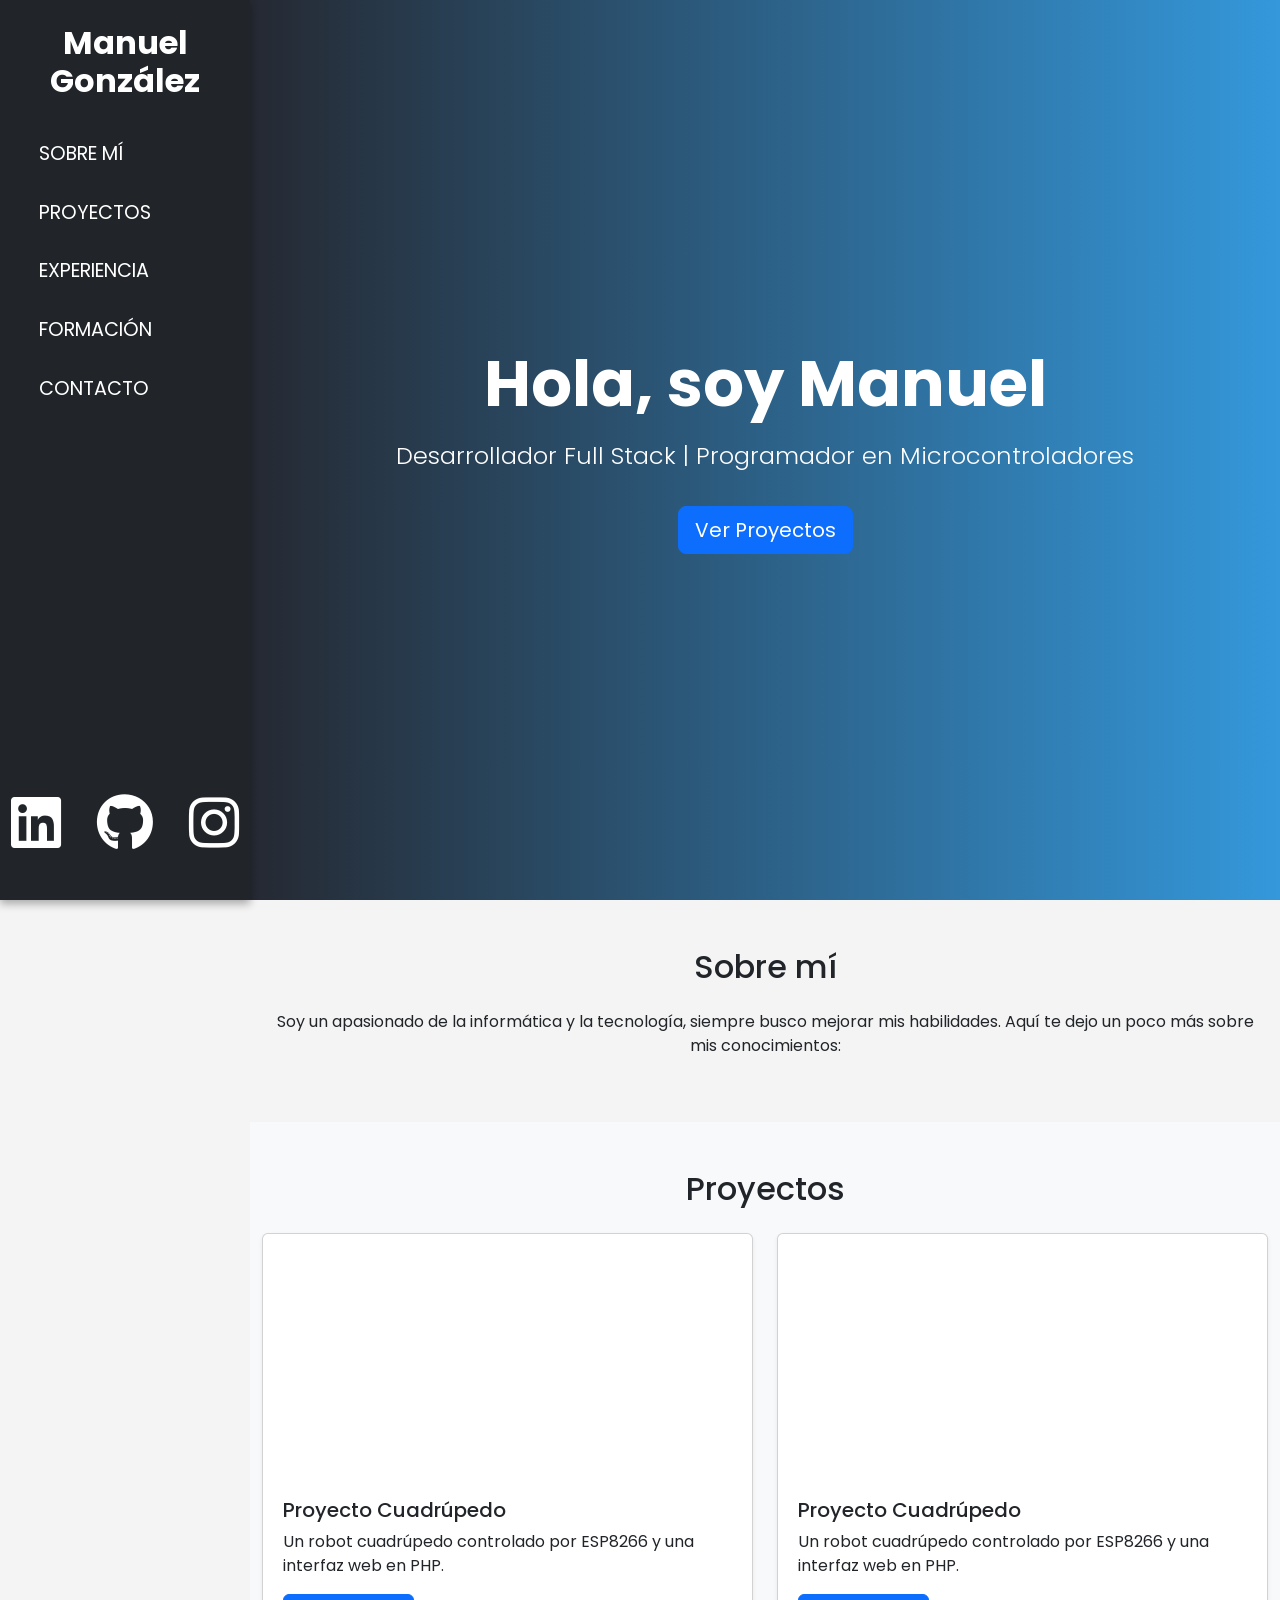
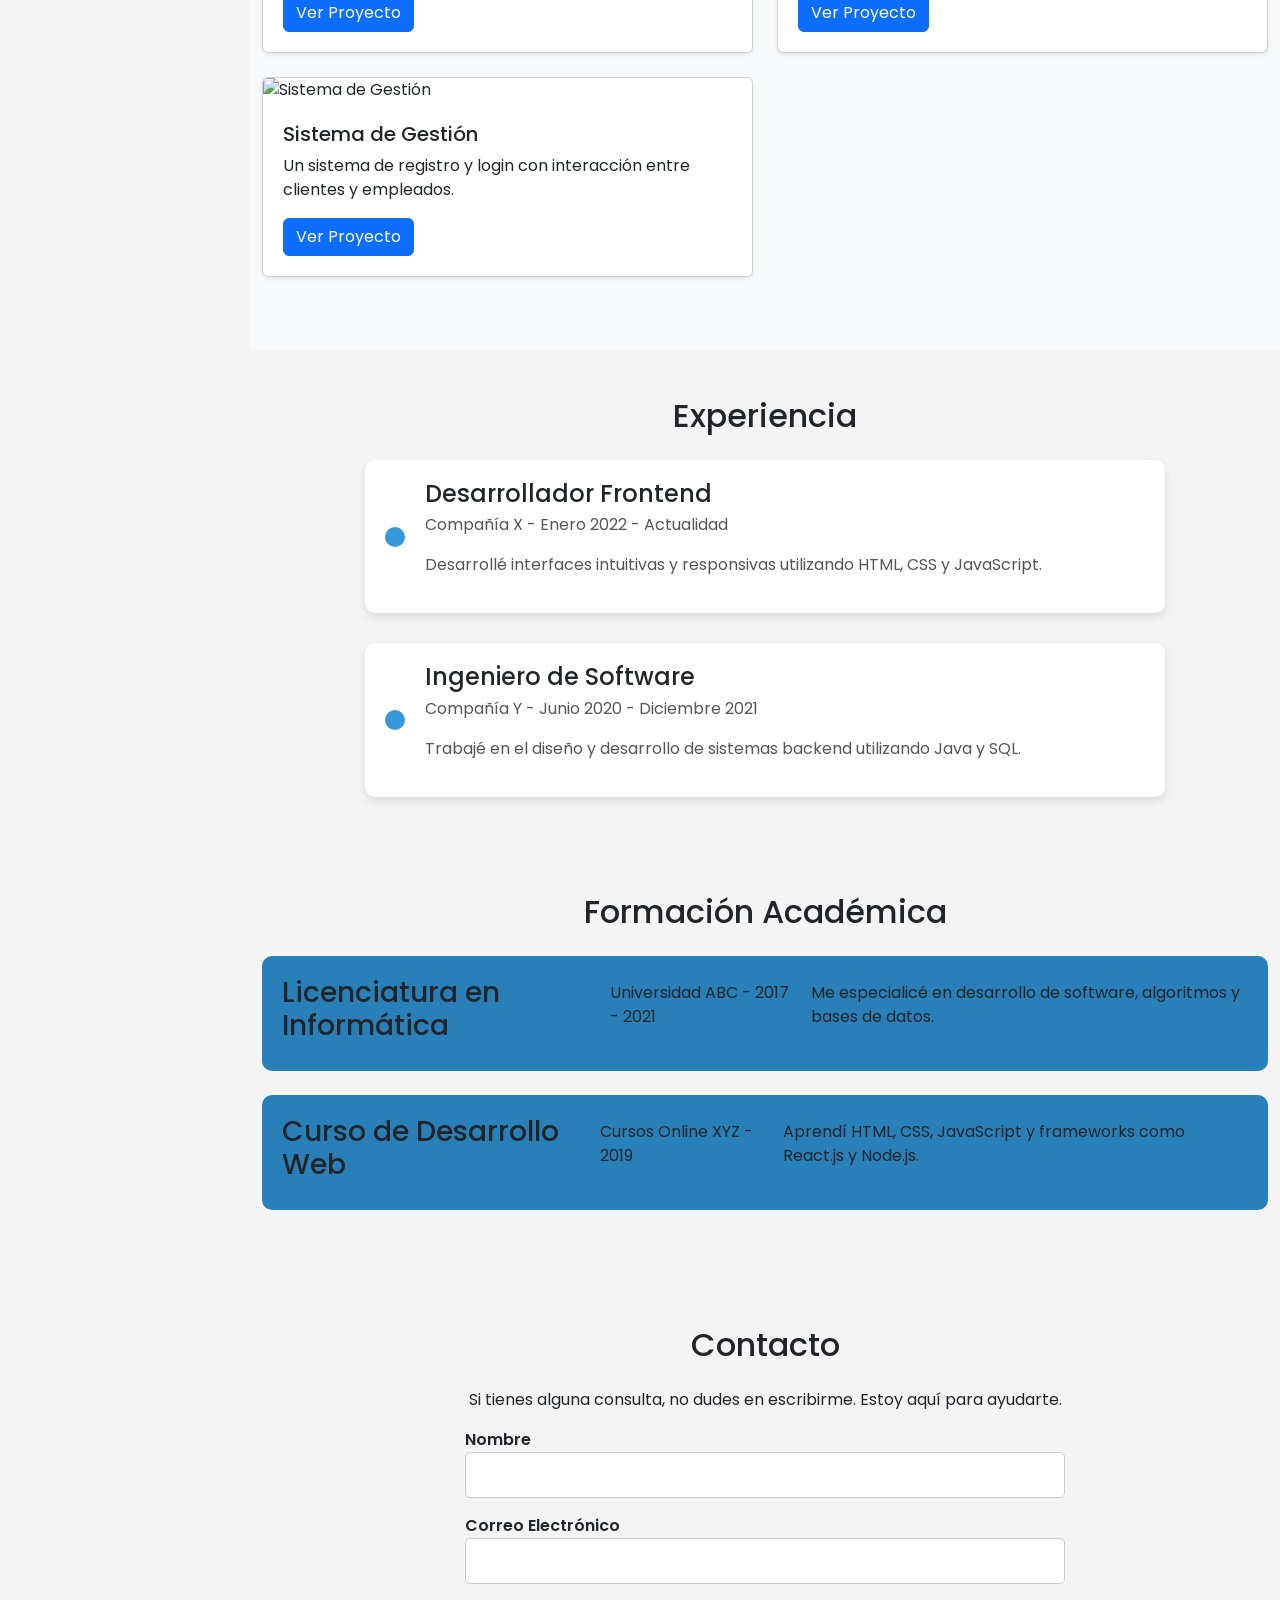
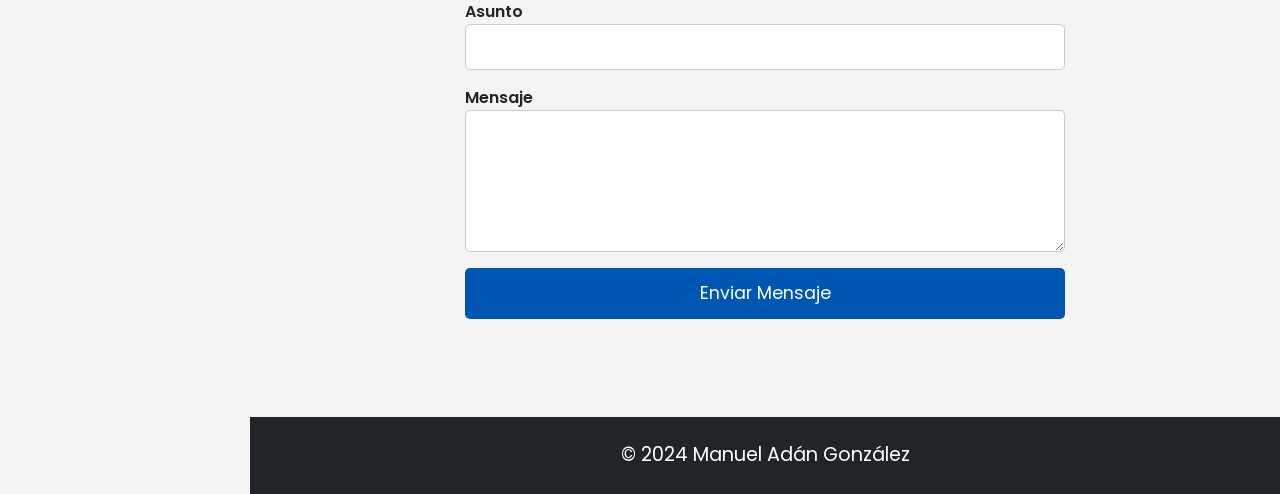
==== TP2/index.html @ a1911f22 "Se creo la estructura del proyecto y se cargo el tp2" ====
<!DOCTYPE html>
<html lang="en">
<head>
    <meta charset="UTF-8">
    <meta name="viewport" content="width=device-width, initial-scale=1.0">
    <title>Portafolio - Manuel Adán González</title>
    <!-- Bootstrap CSS -->
    <link href="https://cdn.jsdelivr.net/npm/bootstrap@5.3.1/dist/css/bootstrap.min.css" rel="stylesheet">
    <!-- Font Awesome -->
    <link href="https://cdnjs.cloudflare.com/ajax/libs/font-awesome/6.5.1/css/all.min.css" rel="stylesheet">
    <!-- Custom CSS -->
    <link rel="stylesheet" href="./css/styles.css">
    <link rel="preconnect" href="https://fonts.googleapis.com">
    <link href="https://fonts.googleapis.com/css2?family=Poppins:wght@300;400;600&display=swap" rel="stylesheet">
</head>
<body>
    <!-- Sidebar Navigation -->
    <nav class="sidebar bg-dark text-white d-flex flex-column align-items-center p-4">
        <h2 id="animated-name" class="text-center mb-4">Manuel González</h2>
        <ul class="nav flex-column w-100">
            <li class="nav-item">
                <a href="#about" class="nav-link text-white">Sobre Mí</a>
            </li>
            <li class="nav-item">
                <a href="#projects" class="nav-link text-white">Proyectos</a>
            </li>
            <li class="nav-item">
                <a href="#experience" class="nav-link text-white">Experiencia</a>
            </li>
            <li class="nav-item">
                <a href="#education" class="nav-link text-white">Formación</a>
            </li>
            <li class="nav-item">
                <a href="#contact" class="nav-link text-white">Contacto</a>
            </li>
        </ul>
        <div class="social-icons mt-auto">
            <a href="#" class="text-white mx-2"><i class="fab fa-linkedin fa-2x"></i></a>
            <a href="#" class="text-white mx-2"><i class="fab fa-github fa-2x"></i></a>
            <a href="https://www.instagram.com/manu._.gzz/" class="text-white mx-2"><i class="fab fa-instagram fa-2x"></i></a>
        </div>
    </nav>

    <!-- Main Content -->
    <div class="content">
        <!-- Hero Section -->
        <section class="hero d-flex align-items-center justify-content-center text-center text-white py-5" style="background-color: #252932;">
            <div class="container">
                <h1 class="display-3 fw-bold">Hola, soy <span class="highlight">Manuel</span></h1>
                <p class="lead">Desarrollador Full Stack | Programador en Microcontroladores</p>
                <a href="#projects" class="btn btn-primary btn-lg mt-3">Ver Proyectos</a>
            </div>
        </section>

        <!-- About Section -->
        <section id="about" class="container py-5">
            <h2 class="text-center mb-4">Sobre mí</h2>
            <p class="text-center">Soy un apasionado de la informática y la tecnología, siempre busco mejorar mis habilidades. Aquí te dejo un poco más sobre mis conocimientos:</p>
            
            <!-- Mis habilidades (sección oculta inicialmente) -->
            <div id="mis-habilidades" class="text-center mt-5" style="display:none;">
                <h3>Mis Habilidades</h3>
                <div class="skills d-flex flex-wrap justify-content-center">
                    <div class="skill-card">C</div>
                    <div class="skill-card">Python</div>
                    <div class="skill-card">JavaScript</div>
                    <div class="skill-card">Node.js</div>
                    <div class="skill-card">React</div>
                    <div class="skill-card">PHP</div>
                    <div class="skill-card">Bootstrap</div>
                    <div class="skill-card">SQL</div>
                    <div class="skill-card">Impresión 3D</div>
                    <div class="skill-card">Diseño 3D</div>
                </div>
            </div>
        </section>

        <!-- Projects Section -->
        <section id="projects" class="py-5 bg-light">
            <div class="container">
                <h2 class="text-center mb-4">Proyectos</h2>
                <div class="row">
                    <div class="col-md-6 mb-4">
                        <div class="card shadow-sm">
                            <video class="card-img-top" autoplay loop muted>
                                <source src="./videos/video-cuadrupedo.mp4" type="video/mp4">
                                Tu navegador no soporta el formato de video.
                            </video>
                            <div class="card-body">
                                <h5 class="card-title">Proyecto Cuadrúpedo</h5>
                                <p class="card-text">Un robot cuadrúpedo controlado por ESP8266 y una interfaz web en PHP.</p>
                                <a href="https://enlace-a-proyecto-cuadrupedo.com" class="btn btn-primary">Ver Proyecto</a>
                            </div>
                        </div>
                    </div>
                    <div class="col-md-6 mb-4">
                        <div class="card shadow-sm">
                            <video class="card-img-top" autoplay loop muted>
                                <source src="./videos/video-cuadrupedo.mp4" type="video/mp4">
                                Tu navegador no soporta el formato de video.
                            </video>
                            <div class="card-body">
                                <h5 class="card-title">Proyecto Cuadrúpedo</h5>
                                <p class="card-text">Un robot cuadrúpedo controlado por ESP8266 y una interfaz web en PHP.</p>
                                <a href="https://enlace-a-proyecto-cuadrupedo.com" class="btn btn-primary">Ver Proyecto</a>
                            </div>
                        </div>
                    </div>
                    <div class="col-md-6 mb-4">
                        <div class="card shadow-sm">
                            <img src="proyecto-gestion.jpg" class="card-img-top" alt="Sistema de Gestión">
                            <div class="card-body">
                                <h5 class="card-title">Sistema de Gestión</h5>
                                <p class="card-text">Un sistema de registro y login con interacción entre clientes y empleados.</p>
                                <a href="https://enlace-a-sistema-de-gestion.com" class="btn btn-primary">Ver Proyecto</a>
                            </div>
                        </div>
                    </div>
                </div>
            </div>
        </section>
        
        <!-- Sección de Experiencia -->
        <section id="experience" class="container py-5">
            <h2 class="text-center mb-4">Experiencia</h2>
            <div class="timeline">
                <div class="timeline-item">
                    <div class="timeline-icon"></div>
                    <div class="timeline-content">
                        <h3>Desarrollador Frontend</h3>
                        <p>Compañía X - Enero 2022 - Actualidad</p>
                        <p>Desarrollé interfaces intuitivas y responsivas utilizando HTML, CSS y JavaScript.</p>
                    </div>
                </div>
                <div class="timeline-item">
                    <div class="timeline-icon"></div>
                    <div class="timeline-content">
                        <h3>Ingeniero de Software</h3>
                        <p>Compañía Y - Junio 2020 - Diciembre 2021</p>
                        <p>Trabajé en el diseño y desarrollo de sistemas backend utilizando Java y SQL.</p>
                    </div>
                </div>
            </div>
        </section>

        <!-- Sección de Formación Académica -->
        <section id="education" class="container py-5">
            <h2 class="text-center mb-4">Formación Académica</h2>
            <div class="edu-item mb-4">
                <h3>Licenciatura en Informática</h3>
                <p>Universidad ABC - 2017 - 2021</p>
                <p>Me especialicé en desarrollo de software, algoritmos y bases de datos.</p>
            </div>
            <div class="edu-item">
                <h3>Curso de Desarrollo Web</h3>
                <p>Cursos Online XYZ - 2019</p>
                <p>Aprendí HTML, CSS, JavaScript y frameworks como React.js y Node.js.</p>
            </div>
        </section>

        <!-- Contact Section -->
        <section id="contact" class="container py-5">
            <h2 class="text-center mb-4">Contacto</h2>
            <p class="text-center">Si tienes alguna consulta, no dudes en escribirme. Estoy aquí para ayudarte.</p>
            <form action="contacto.php" method="POST" class="contact-form">
                <div class="form-group mb-3">
                    <label for="name">Nombre</label>
                    <input type="text" id="name" name="name" class="form-control" required>
                </div>
                <div class="form-group mb-3">
                    <label for="email">Correo Electrónico</label>
                    <input type="email" id="email" name="email" class="form-control" required>
                </div>
                <div class="form-group mb-3">
                    <label for="subject">Asunto</label>
                    <input type="text" id="subject" name="subject" class="form-control" required>
                </div>
                <div class="form-group mb-3">
                    <label for="message">Mensaje</label>
                    <textarea id="message" name="message" class="form-control" rows="5" required></textarea>
                </div>
                <button type="submit" class="btn btn-primary">Enviar Mensaje</button>
            </form>
        </section>

        <!-- Footer -->
        <footer class="footer bg-dark text-white py-4">
            <div class="container text-center">
                <p>© 2024 Manuel Adán González</p>
            </div>
        </footer>
    </div>

    <!-- Bootstrap JS -->
    <script src="https://cdn.jsdelivr.net/npm/bootstrap@5.3.1/dist/js/bootstrap.bundle.min.js"></script>
</body>
</html>
---- TP2/css/styles.css ----
/* General */
body {
    font-family: 'Poppins', sans-serif;
    display: flex;
    overflow-x: hidden;
    background-color: #f4f4f4;
}

/* Sidebar */
.sidebar {
    width: 250px;
    height: 100vh;
    position: fixed;
    display: flex;
    flex-direction: column;
    justify-content: flex-start;
    padding: 20px;
    background-color: #252932;
    box-shadow: 0 4px 8px rgba(0, 0, 0, 0.3);
    transition: all 0.3s ease;
}

.sidebar h2 {
    text-align: center;
    font-size: 2rem;
    color: #ffffff;
    font-weight: bold;
    margin-bottom: 20px;
    transition: transform 0.3s ease-in-out;
}

.sidebar h2 span {
    color: #e74c3c;
    font-weight: bold;
    transition: letter-spacing 0.3s ease, color 0.3s ease;
}

/* Sidebar: Hover Effect */
.sidebar:hover {
    width: 270px;
}

.sidebar h2:hover {
    transform: scale(1.1);
}

.nav-link {
    color: white;
    font-size: 1.2rem;
    padding: 15px;
    text-transform: uppercase;
    border-radius: 5px;
    transition: all 0.3s ease;
}

.nav-link:hover {
    background-color: #3498db;
    color: #fff;
    box-shadow: 0 0 10px rgba(52, 152, 219, 0.7);
}

/* Social Icons */
.social-icons {
    margin-top: auto;
    margin-bottom: 20px;
    display: flex;
    justify-content: center;
    gap: 20px;
}

.social-icons a {
    color: white;
    font-size: 1.8rem;
    transition: transform 0.3s ease;
}

.social-icons a:hover {
    transform: scale(1.2);
    color: #3498db;
}

/* Content */
.content {
    margin-left: 250px;
    width: calc(100% - 250px);
    transition: all 0.3s ease;
}

/* Hero Section */
.hero {
    height: 100vh;
    background: linear-gradient(to right, #252932, #3498db);
    color: white;
    display: flex;
    align-items: center;
    justify-content: center;
    text-align: center;
    opacity: 0;
    animation: fadeIn 2s forwards;
}

/* Hero Text Animations */
.hero h1 {
    font-size: 4rem;
    font-weight: bold;
    animation: slideIn 1.5s ease-in-out;
}

.hero p {
    font-size: 1.5rem;
    font-weight: 300;
    margin-top: 15px;
    animation: fadeIn 2s forwards;
}

/* Sub-sección de Habilidades (visible ahora) */
#mis-habilidades {
    display: block;
    opacity: 0;
    animation: fadeInUp 1.5s ease-in-out forwards;
}

.skills {
    display: flex;
    flex-wrap: wrap;
    justify-content: center;
    gap: 20px;
    margin-top: 30px;
}

.skill-card {
    background-color: #3498db;
    color: white;
    padding: 15px 30px;
    border-radius: 25px;
    font-size: 1.5rem;
    font-weight: bold;
    transition: transform 0.3s ease, background-color 0.3s ease, box-shadow 0.3s ease;
    cursor: pointer;
    box-shadow: 0 4px 12px rgba(0, 0, 0, 0.2);
}

.skill-card:hover {
    transform: scale(1.1);
    background-color: #2980b9;
    box-shadow: 0 8px 20px rgba(0, 0, 0, 0.3);
}

/* Proyectos Section */
#projects {
    padding: 50px 0;
    background-color: #f9f9f9;
}

.card {
    transition: transform 0.3s ease;
}

.card:hover {
    transform: scale(1.05);
}

/* Animaciones sutiles en los cards */
.card-body {
    padding: 20px;
    transition: opacity 0.3s ease;
}

.card:hover .card-body {
    opacity: 0.8;
}

/* Footer */
.footer {
    background-color: #252932;
    color: white;
    text-align: center;
    padding: 20px;
    margin-top: 50px;
}

.footer p {
    font-size: 1.2rem;
    margin: 0;
}

/* Animaciones Generales */
@keyframes fadeIn {
    0% {
        opacity: 0;
    }
    100% {
        opacity: 1;
    }
}

@keyframes fadeInUp {
    0% {
        opacity: 0;
        transform: translateY(20px);
    }
    100% {
        opacity: 1;
        transform: translateY(0);
    }
}

@keyframes slideIn {
    0% {
        transform: translateX(-100%);
    }
    100% {
        transform: translateX(0);
    }
}
/* Sidebar */
.sidebar {
    width: 250px;
    height: 100vh;
    position: fixed;
    display: flex;
    flex-direction: column;
    justify-content: flex-start;
    padding: 20px;
    background-color: #252932;
    box-shadow: 0 4px 8px rgba(0, 0, 0, 0.3);
    z-index: 1000; /* Establecer un z-index alto para que el sidebar esté por encima */
}

/* Hero Section */
.hero {
    height: 100vh;
    background: linear-gradient(to right, #252932, #3498db);
    color: white;
    display: flex;
    align-items: center;
    justify-content: center;
    text-align: center;
    opacity: 0;
    animation: fadeIn 2s forwards;
    position: relative; /* Asegurarse de que la hero section esté posicionada correctamente */
    z-index: 1; /* Asegurarse de que el contenido principal esté debajo del sidebar */
}

/* Proyectos Section */
#projects {
    padding: 50px 0;
    background-color: #f9f9f9;
    position: relative; /* Asegura que el contenido de proyectos se coloque correctamente */
    z-index: 0; /* Asegura que las tarjetas de proyectos estén por debajo de la barra de navegación */
}

.card {
    transition: transform 0.3s ease;
    z-index: 0; /* Asegura que las tarjetas estén por debajo de la barra de navegación */
}

/* Otros estilos... */
/* Sección de Experiencia */
.experience {
    padding: 50px 20px;
    background-color: #f7f7f7;
    color: #252932;
    font-size: 1.1rem;
}

.experience h2 {
    text-align: center;
    font-size: 2rem;
    margin-bottom: 30px;
}

.timeline {
    display: flex;
    flex-direction: column;
    gap: 30px;
    max-width: 800px;
    margin: 0 auto;
}

.timeline-item {
    display: flex;
    align-items: center;
    gap: 20px;
    background-color: #fff;
    padding: 20px;
    border-radius: 10px;
    box-shadow: 0 4px 8px rgba(0, 0, 0, 0.1);
    transition: transform 0.3s ease, box-shadow 0.3s ease;
}

.timeline-item:hover {
    transform: translateX(10px);
    box-shadow: 0 6px 12px rgba(0, 0, 0, 0.2);
}

.timeline-icon {
    width: 20px;
    height: 20px;
    border-radius: 50%;
    background-color: #3498db;
}

.timeline-content h3 {
    font-size: 1.5rem;
    margin-bottom: 5px;
}

.timeline-content p {
    color: #555;
}

/* Sección de Formación Académica */
.education {
    padding: 50px 20px;
    background-color: #3498db;
    color: white;
    font-size: 1.1rem;
}

.education h2 {
    text-align: center;
    font-size: 2rem;
    margin-bottom: 30px;
}

.edu-item {
    display: flex;
    align-items: center;
    gap: 20px;
    background-color: #2980b9;
    padding: 20px;
    border-radius: 10px;
    margin-bottom: 20px;
    transition: transform 0.3s ease, box-shadow 0.3s ease;
}

.edu-item:hover {
    transform: translateX(10px);
    box-shadow: 0 6px 12px rgba(0, 0, 0, 0.2);
}

.edu-icon {
    width: 30px;
    height: 30px;
    border-radius: 50%;
    background-color: #f39c12;
}

.edu-content h3 {
    font-size: 1.5rem;
    margin-bottom: 5px;
}

.edu-content p {
    color: #f7f7f7;
}

/* Animación de fade in para las secciones */
.experience, .education {
    opacity: 0;
    animation: fadeInUp 1s forwards;
}

@keyframes fadeInUp {
    to {
        opacity: 1;
        transform: translateY(0);
    }
}
.contact-form {
    max-width: 600px;
    margin: 0 auto;
}

.contact-form .form-group {
    margin-bottom: 1.5rem;
}

.contact-form label {
    font-weight: 600;
}

.contact-form input, .contact-form textarea {
    width: 100%;
    padding: 10px;
    font-size: 1rem;
    border: 1px solid #ccc;
    border-radius: 5px;
}

.contact-form button {
    width: 100%;
    padding: 12px;
    font-size: 1.1rem;
    background-color: #0056b3;
    color: white;
    border: none;
    border-radius: 5px;
    cursor: pointer;
}

.contact-form button:hover {
    background-color: #003f7f;
}
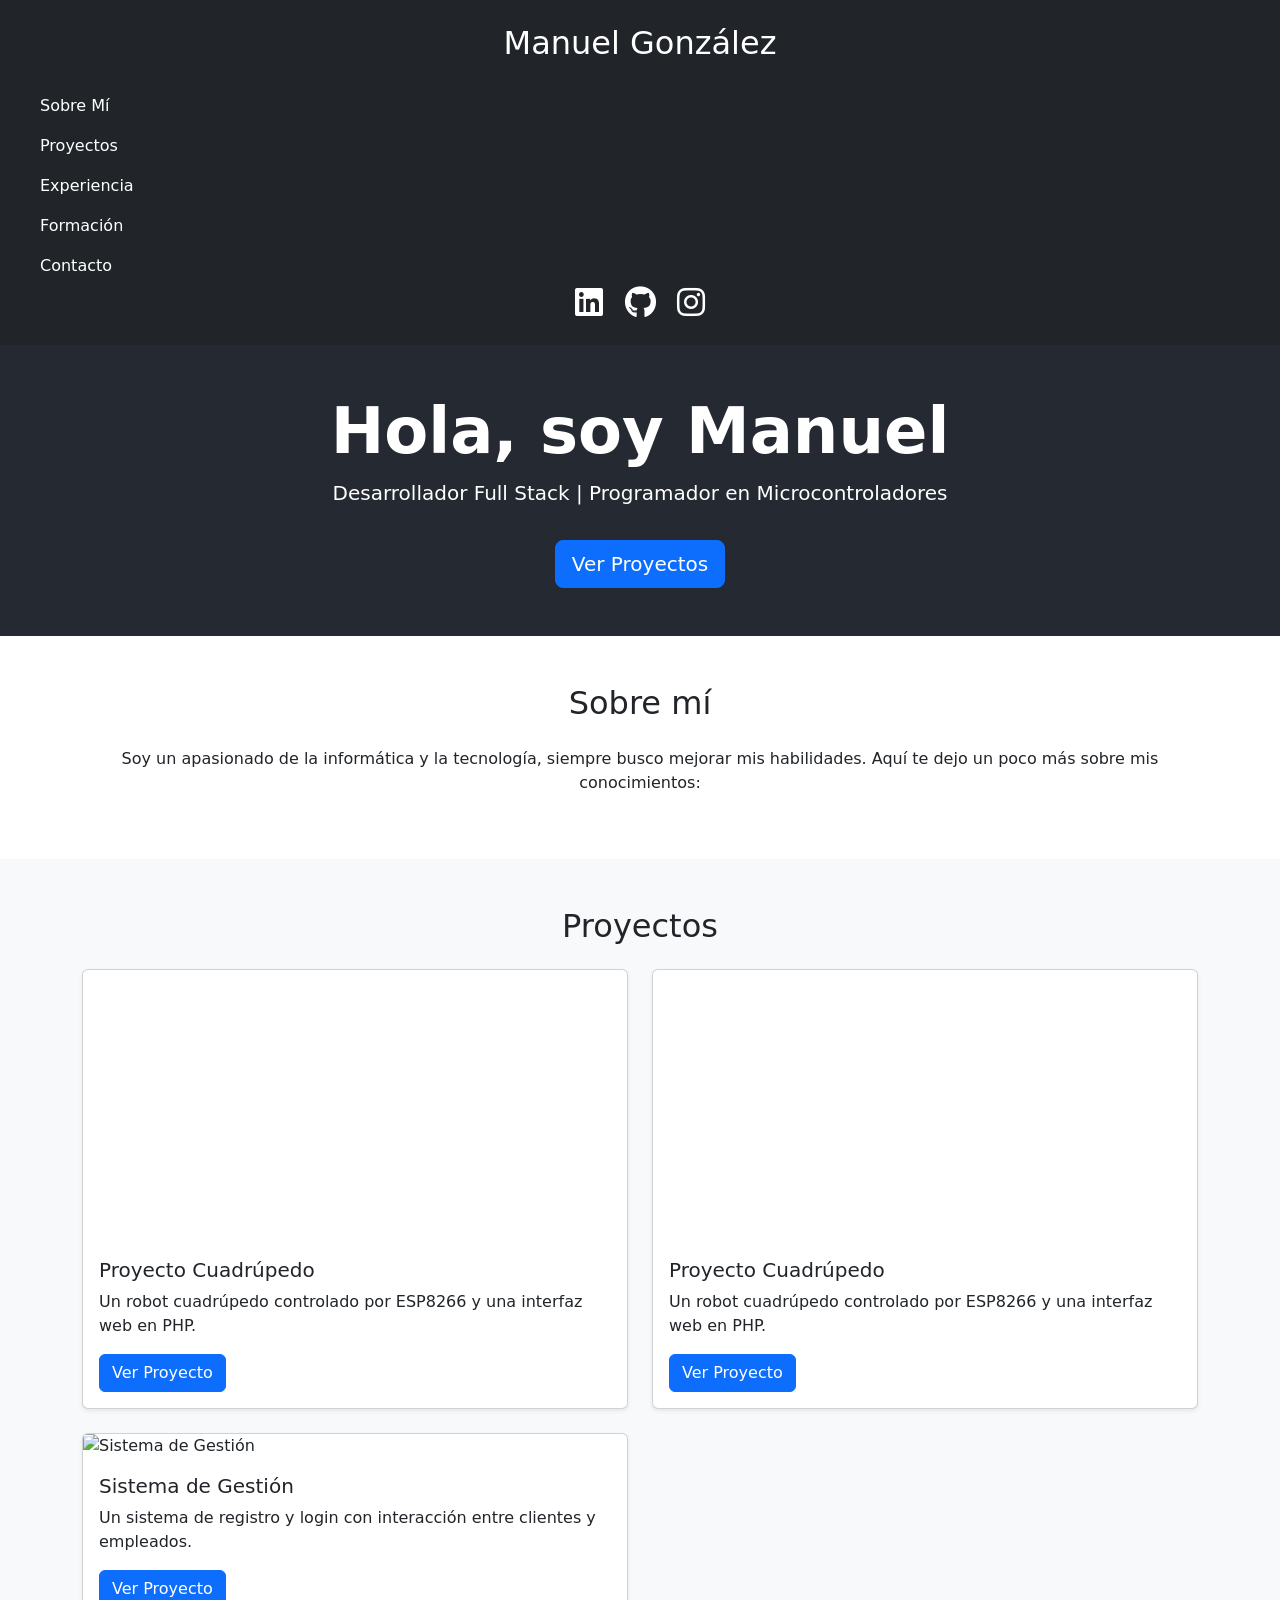
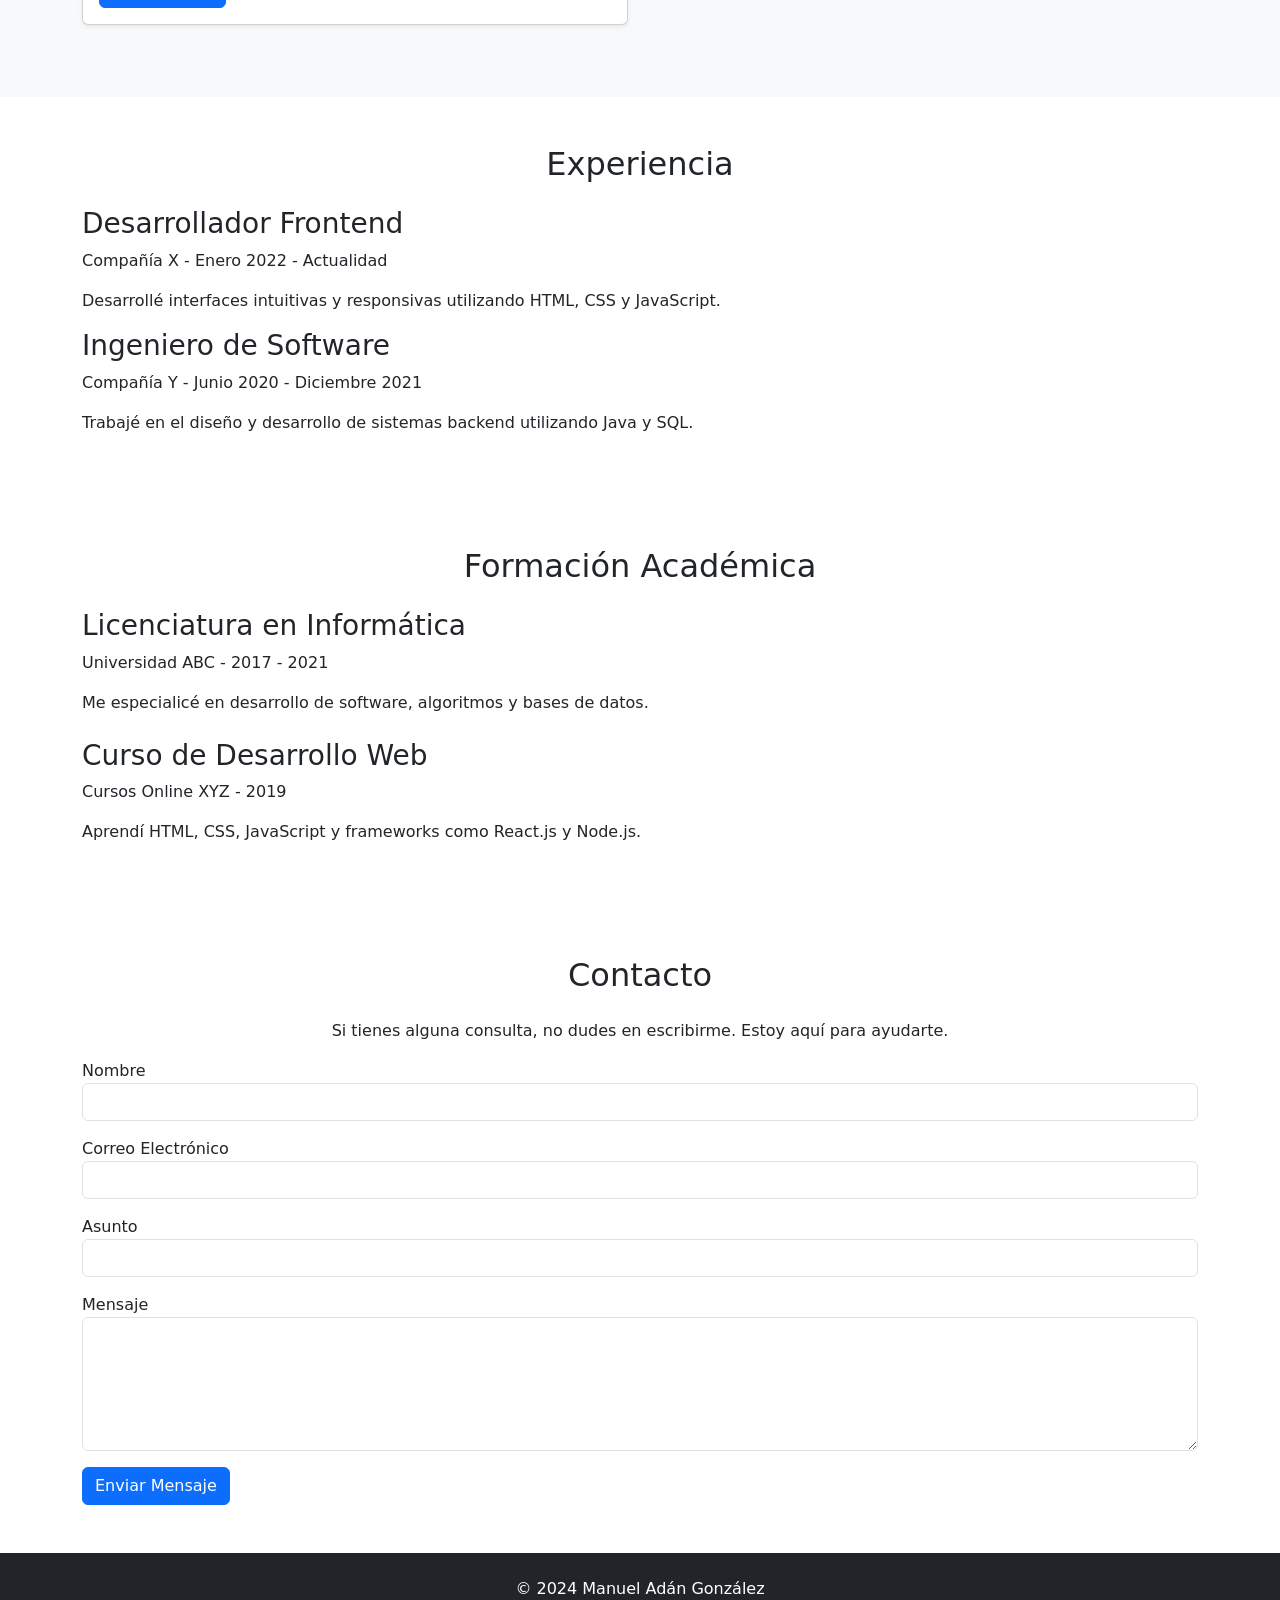
==== commit f60dba8f: "se cambio la ruta del archivo index a TP2" ====
--- a/TP2/index.html
+++ b/TP2/index.html
@@ -9,7 +9,6 @@
     <!-- Font Awesome -->
     <link href="https://cdnjs.cloudflare.com/ajax/libs/font-awesome/6.5.1/css/all.min.css" rel="stylesheet">
     <!-- Custom CSS -->
-    <link rel="stylesheet" href="./css/styles.css">
     <link rel="preconnect" href="https://fonts.googleapis.com">
     <link href="https://fonts.googleapis.com/css2?family=Poppins:wght@300;400;600&display=swap" rel="stylesheet">
 </head>
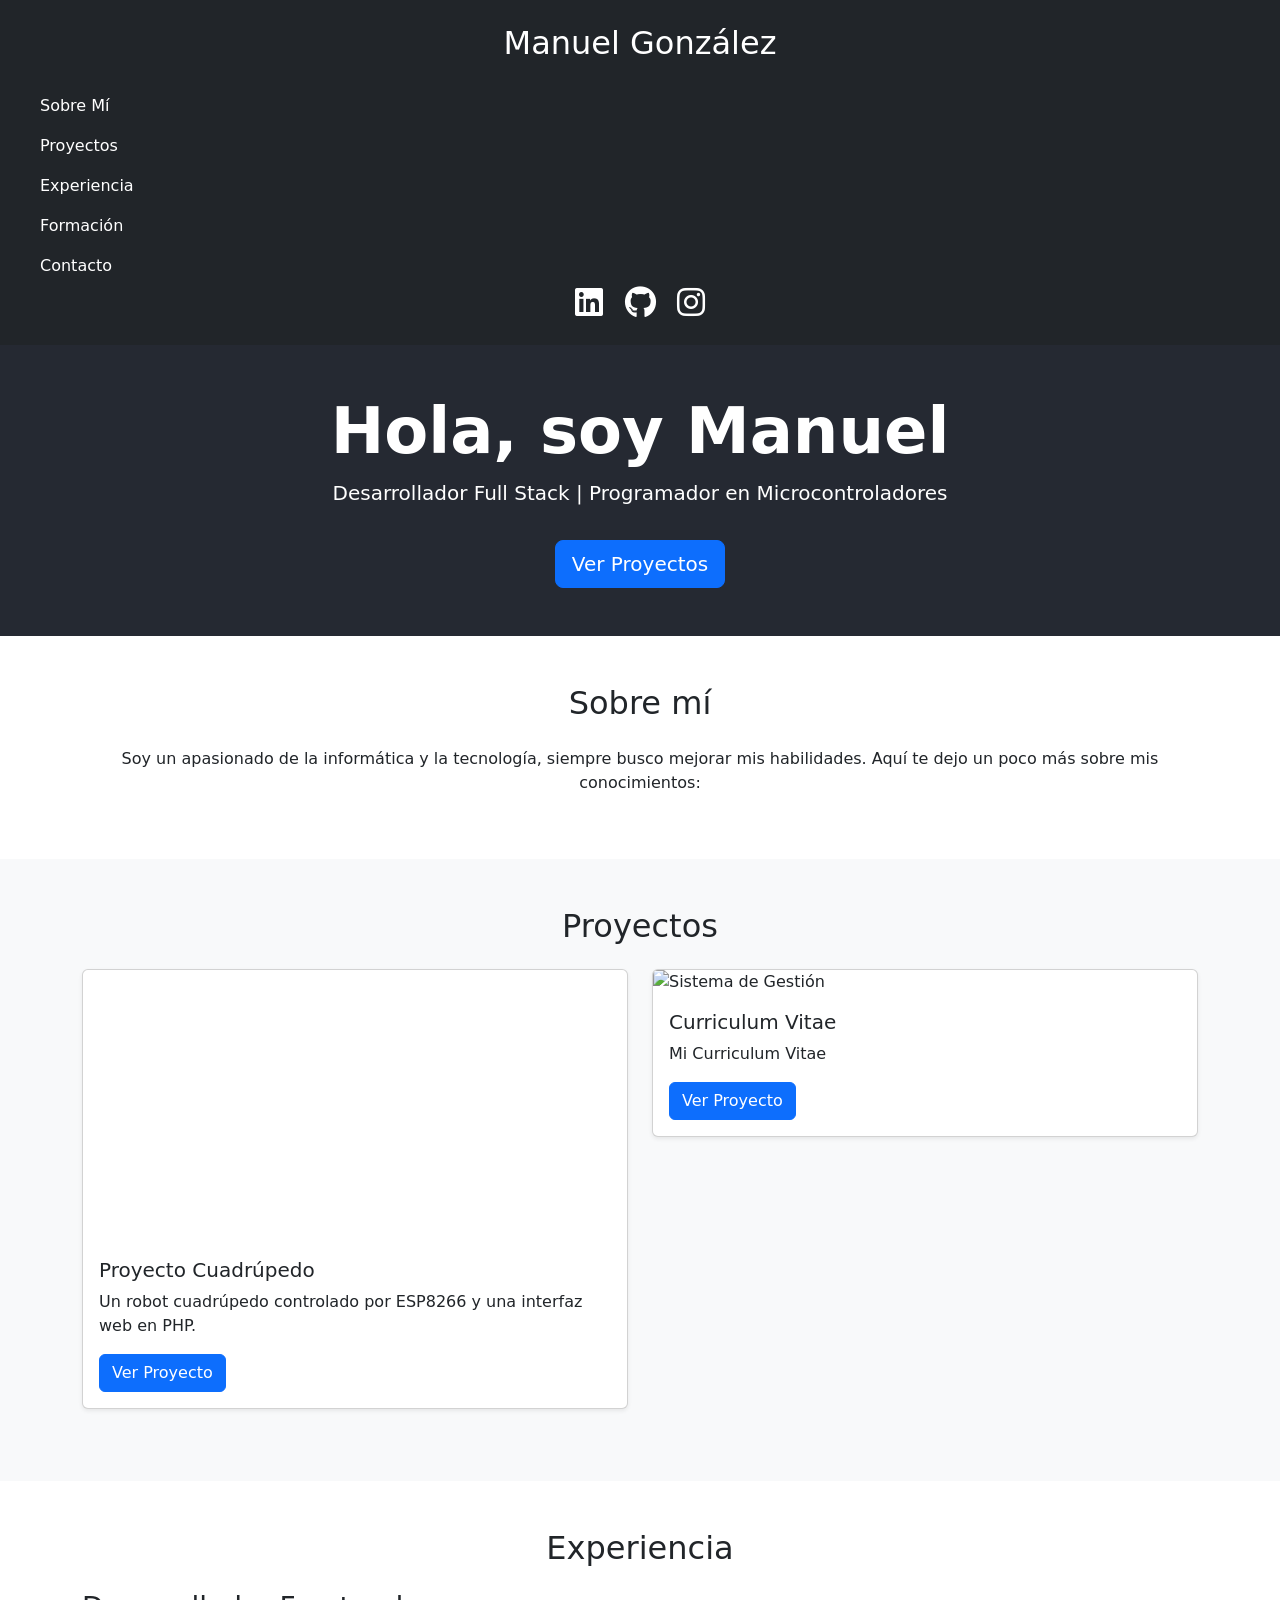
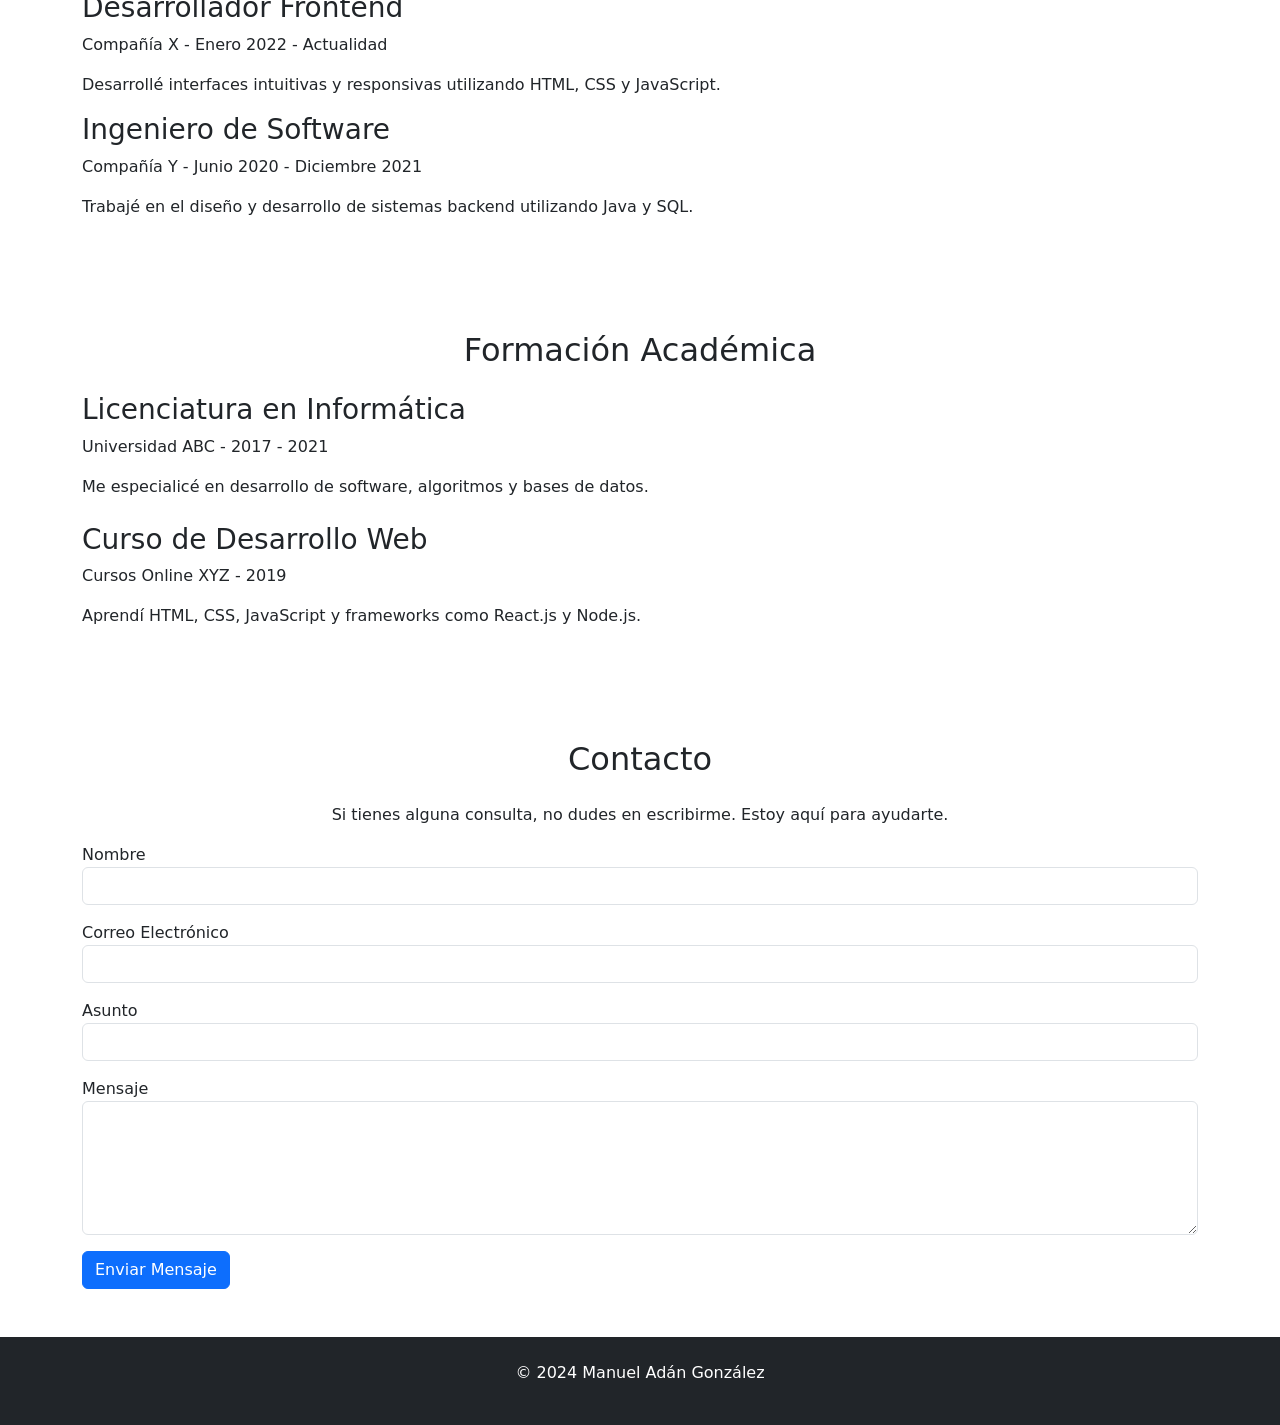
==== commit bd181056: "se cambiaron cositas" ====
--- a/TP2/index.html
+++ b/TP2/index.html
@@ -94,24 +94,11 @@
                     </div>
                     <div class="col-md-6 mb-4">
                         <div class="card shadow-sm">
-                            <video class="card-img-top" autoplay loop muted>
-                                <source src="./videos/video-cuadrupedo.mp4" type="video/mp4">
-                                Tu navegador no soporta el formato de video.
-                            </video>
-                            <div class="card-body">
-                                <h5 class="card-title">Proyecto Cuadrúpedo</h5>
-                                <p class="card-text">Un robot cuadrúpedo controlado por ESP8266 y una interfaz web en PHP.</p>
-                                <a href="https://enlace-a-proyecto-cuadrupedo.com" class="btn btn-primary">Ver Proyecto</a>
-                            </div>
-                        </div>
-                    </div>
-                    <div class="col-md-6 mb-4">
-                        <div class="card shadow-sm">
                             <img src="proyecto-gestion.jpg" class="card-img-top" alt="Sistema de Gestión">
                             <div class="card-body">
-                                <h5 class="card-title">Sistema de Gestión</h5>
-                                <p class="card-text">Un sistema de registro y login con interacción entre clientes y empleados.</p>
-                                <a href="https://enlace-a-sistema-de-gestion.com" class="btn btn-primary">Ver Proyecto</a>
+                                <h5 class="card-title">Curriculum Vitae</h5>
+                                <p class="card-text">Mi Curriculum Vitae</p>
+                                <a href="https://manu-gonzalez.github.io/manuel-gonzalez/TP0/" class="btn btn-primary">Ver Proyecto</a>
                             </div>
                         </div>
                     </div>
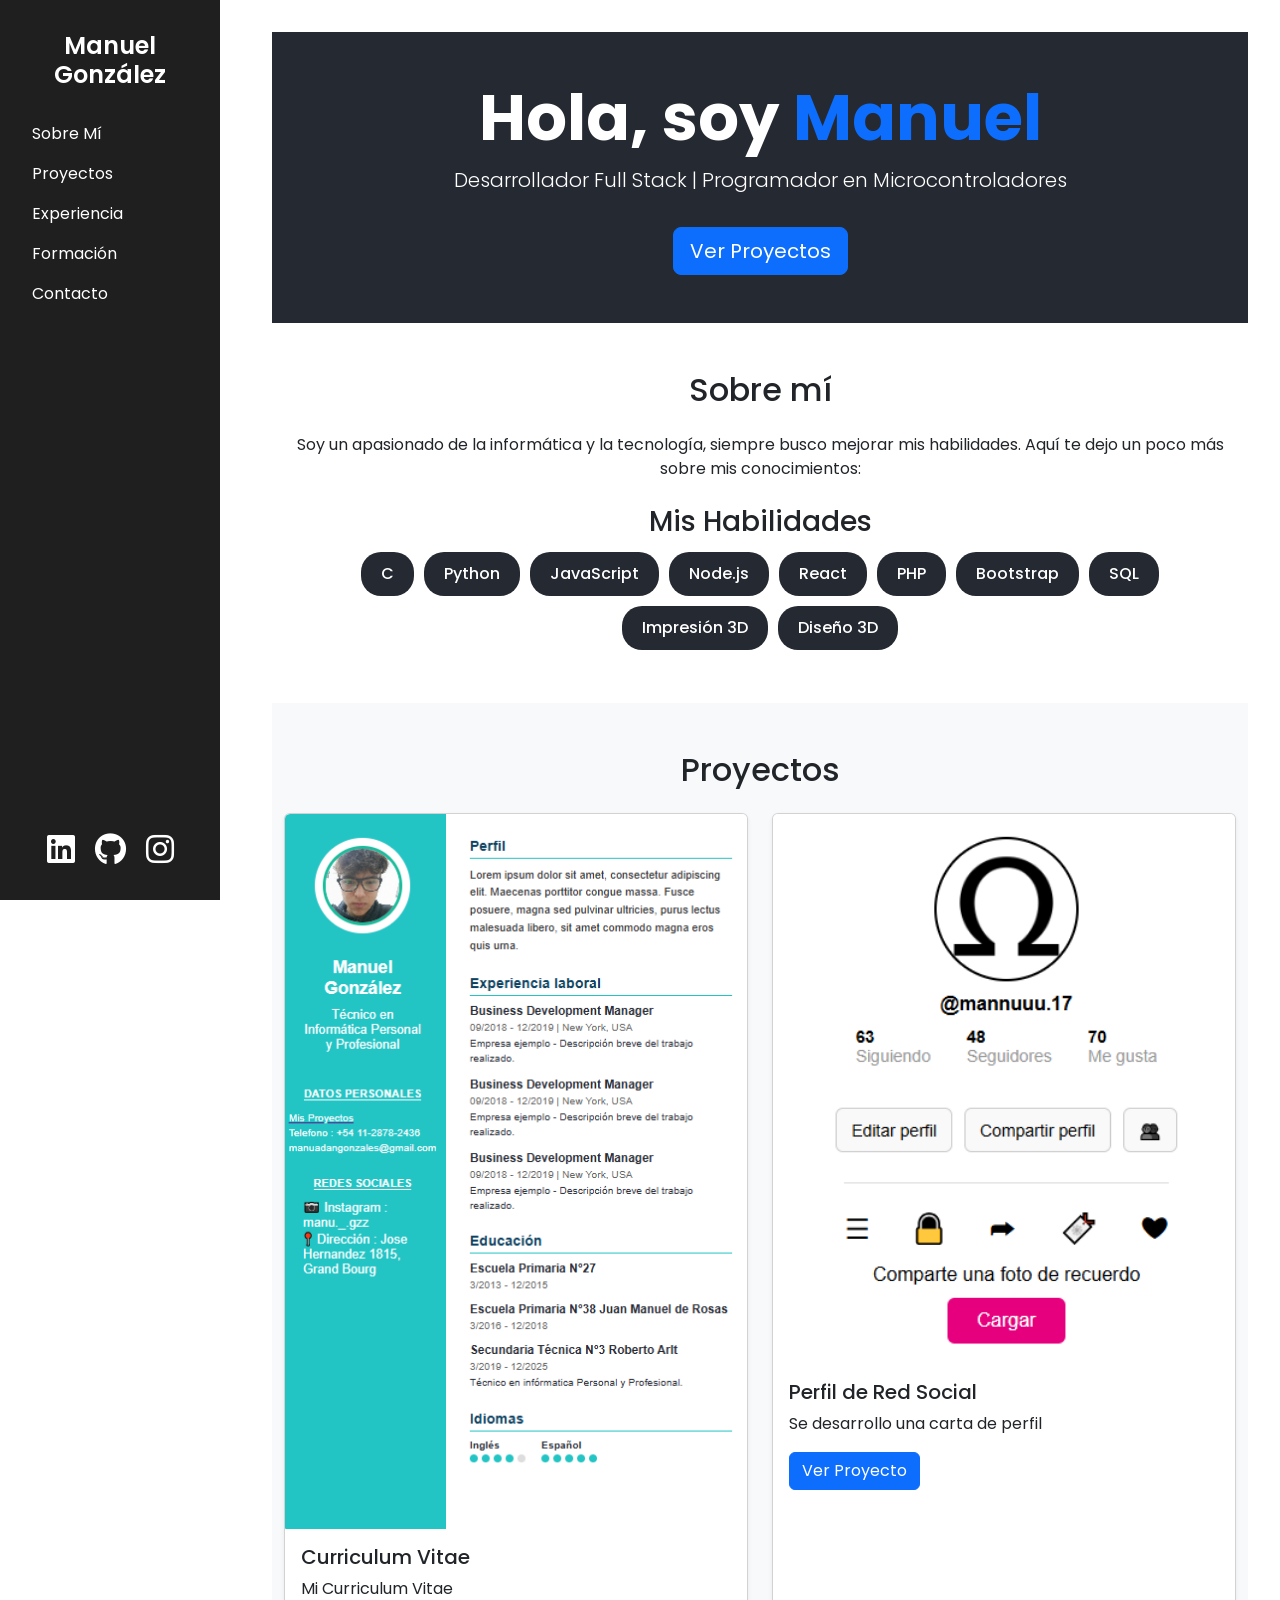
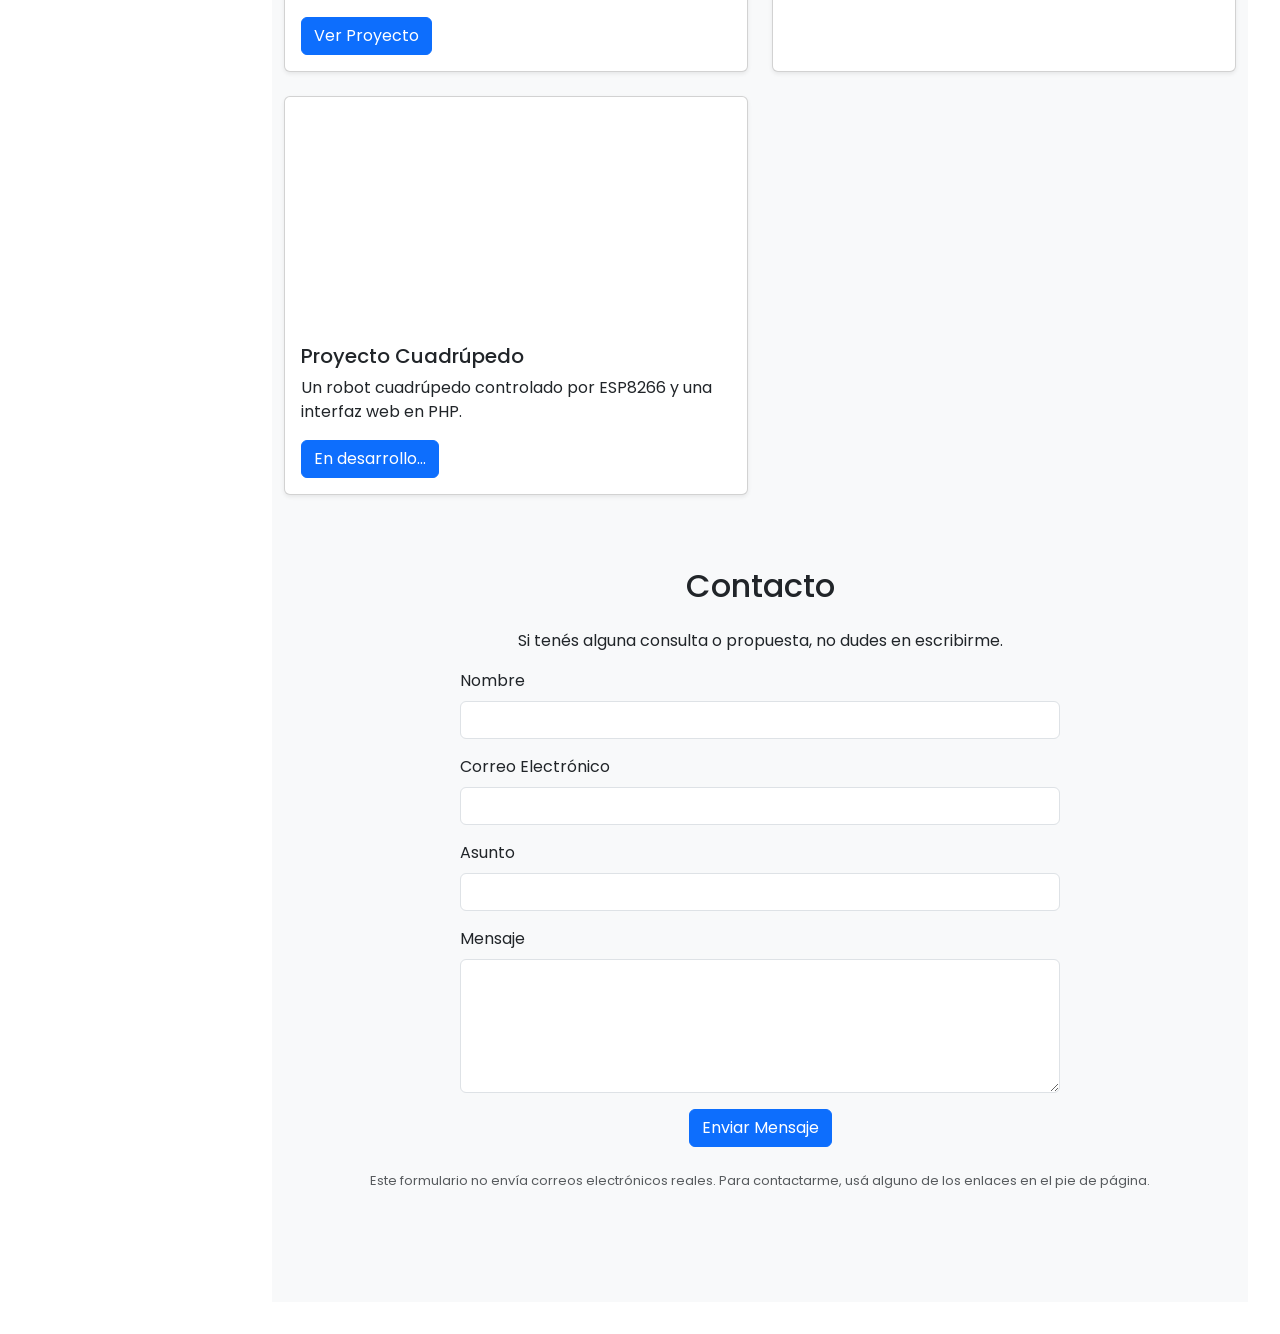
==== commit 75ca27f3: "tfgsgh" ====
--- a/TP2/index.html
+++ b/TP2/index.html
@@ -1,5 +1,5 @@
 <!DOCTYPE html>
-<html lang="en">
+<html lang="es">
 <head>
     <meta charset="UTF-8">
     <meta name="viewport" content="width=device-width, initial-scale=1.0">
@@ -8,30 +8,21 @@
     <link href="https://cdn.jsdelivr.net/npm/bootstrap@5.3.1/dist/css/bootstrap.min.css" rel="stylesheet">
     <!-- Font Awesome -->
     <link href="https://cdnjs.cloudflare.com/ajax/libs/font-awesome/6.5.1/css/all.min.css" rel="stylesheet">
+    <!-- Google Fonts -->
+    <link href="https://fonts.googleapis.com/css2?family=Poppins:wght@300;400;600&display=swap" rel="stylesheet">
     <!-- Custom CSS -->
-    <link rel="preconnect" href="https://fonts.googleapis.com">
-    <link href="https://fonts.googleapis.com/css2?family=Poppins:wght@300;400;600&display=swap" rel="stylesheet">
+   <link rel="stylesheet" href="./css/styles.css">
 </head>
 <body>
     <!-- Sidebar Navigation -->
-    <nav class="sidebar bg-dark text-white d-flex flex-column align-items-center p-4">
-        <h2 id="animated-name" class="text-center mb-4">Manuel González</h2>
+    <nav class="sidebar text-white d-flex flex-column align-items-center">
+        <h2 class="text-center mb-4">Manuel González</h2>
         <ul class="nav flex-column w-100">
-            <li class="nav-item">
-                <a href="#about" class="nav-link text-white">Sobre Mí</a>
-            </li>
-            <li class="nav-item">
-                <a href="#projects" class="nav-link text-white">Proyectos</a>
-            </li>
-            <li class="nav-item">
-                <a href="#experience" class="nav-link text-white">Experiencia</a>
-            </li>
-            <li class="nav-item">
-                <a href="#education" class="nav-link text-white">Formación</a>
-            </li>
-            <li class="nav-item">
-                <a href="#contact" class="nav-link text-white">Contacto</a>
-            </li>
+            <li class="nav-item"><a href="#about" class="nav-link text-white">Sobre Mí</a></li>
+            <li class="nav-item"><a href="#projects" class="nav-link text-white">Proyectos</a></li>
+            <li class="nav-item"><a href="#experience" class="nav-link text-white">Experiencia</a></li>
+            <li class="nav-item"><a href="#education" class="nav-link text-white">Formación</a></li>
+            <li class="nav-item"><a href="#contact" class="nav-link text-white">Contacto</a></li>
         </ul>
         <div class="social-icons mt-auto">
             <a href="#" class="text-white mx-2"><i class="fab fa-linkedin fa-2x"></i></a>
@@ -45,7 +36,7 @@
         <!-- Hero Section -->
         <section class="hero d-flex align-items-center justify-content-center text-center text-white py-5" style="background-color: #252932;">
             <div class="container">
-                <h1 class="display-3 fw-bold">Hola, soy <span class="highlight">Manuel</span></h1>
+                <h1 class="display-3 fw-bold">Hola, soy <span class="text-primary">Manuel</span></h1>
                 <p class="lead">Desarrollador Full Stack | Programador en Microcontroladores</p>
                 <a href="#projects" class="btn btn-primary btn-lg mt-3">Ver Proyectos</a>
             </div>
@@ -55,9 +46,7 @@
         <section id="about" class="container py-5">
             <h2 class="text-center mb-4">Sobre mí</h2>
             <p class="text-center">Soy un apasionado de la informática y la tecnología, siempre busco mejorar mis habilidades. Aquí te dejo un poco más sobre mis conocimientos:</p>
-            
-            <!-- Mis habilidades (sección oculta inicialmente) -->
-            <div id="mis-habilidades" class="text-center mt-5" style="display:none;">
+            <div class="text-center mt-4">
                 <h3>Mis Habilidades</h3>
                 <div class="skills d-flex flex-wrap justify-content-center">
                     <div class="skill-card">C</div>
@@ -80,6 +69,26 @@
                 <h2 class="text-center mb-4">Proyectos</h2>
                 <div class="row">
                     <div class="col-md-6 mb-4">
+                        <div class="card shadow-sm h-100">
+                            <img src="../assets/img/image.png" class="card-img-top" alt="CV">
+                            <div class="card-body">
+                                <h5 class="card-title">Curriculum Vitae</h5>
+                                <p class="card-text">Mi Curriculum Vitae</p>
+                                <a href="https://manu-gonzalez.github.io/manuel-gonzalez/TP0/" class="btn btn-primary">Ver Proyecto</a>
+                            </div>
+                        </div>
+                    </div>
+                    <div class="col-md-6 mb-4">
+                        <div class="card shadow-sm h-100">
+                            <img src="../assets/img/tp1.png" class="card-img-top" alt="CV 2">
+                            <div class="card-body">
+                                <h5 class="card-title">Perfil de Red Social</h5>
+                                <p class="card-text">Se desarrollo una carta de perfil</p>
+                                <a href="https://manu-gonzalez.github.io/manuel-gonzalez/TP1/" class="btn btn-primary">Ver Proyecto</a>
+                            </div>
+                        </div>
+                    </div>
+                    <div class="col-md-6 mb-4">
                         <div class="card shadow-sm">
                             <video class="card-img-top" autoplay loop muted>
                                 <source src="./videos/video-cuadrupedo.mp4" type="video/mp4">
@@ -88,96 +97,53 @@
                             <div class="card-body">
                                 <h5 class="card-title">Proyecto Cuadrúpedo</h5>
                                 <p class="card-text">Un robot cuadrúpedo controlado por ESP8266 y una interfaz web en PHP.</p>
-                                <a href="https://enlace-a-proyecto-cuadrupedo.com" class="btn btn-primary">Ver Proyecto</a>
+                                <a href="#projects" class="btn btn-primary">En desarrollo...</a>
                             </div>
+                   
                         </div>
                     </div>
-                    <div class="col-md-6 mb-4">
-                        <div class="card shadow-sm">
-                            <img src="proyecto-gestion.jpg" class="card-img-top" alt="Sistema de Gestión">
-                            <div class="card-body">
-                                <h5 class="card-title">Curriculum Vitae</h5>
-                                <p class="card-text">Mi Curriculum Vitae</p>
-                                <a href="https://manu-gonzalez.github.io/manuel-gonzalez/TP0/" class="btn btn-primary">Ver Proyecto</a>
-                            </div>
-                        </div>
-                    </div>
-                </div>
+        <!-- Sección de Contacto -->
+        <section id="contact" class="container py-5">
+        <h2 class="text-center mb-4">
+            <i class="bi bi-envelope-fill"></i> Contacto
+        </h2>
+        <p class="text-center">
+            <i class="bi bi-chat-left-text"></i> Si tenés alguna consulta o propuesta, no dudes en escribirme.
+        </p>
+        <form action="contacto.php" method="POST" class="contact-form mx-auto" style="max-width: 600px;">
+            <div class="mb-3">
+            <label for="name" class="form-label">
+                <i class="bi bi-person-fill"></i> Nombre
+            </label>
+            <input type="text" class="form-control" id="name" name="name" required>
             </div>
+            <div class="mb-3">
+            <label for="email" class="form-label">
+                <i class="bi bi-envelope-at-fill"></i> Correo Electrónico
+            </label>
+            <input type="email" class="form-control" id="email" name="email" required>
+            </div>
+            <div class="mb-3">
+            <label for="subject" class="form-label">
+                <i class="bi bi-pencil-square"></i> Asunto
+            </label>
+            <input type="text" class="form-control" id="subject" name="subject" required>
+            </div>
+            <div class="mb-3">
+            <label for="message" class="form-label">
+                <i class="bi bi-chat-right-dots-fill"></i> Mensaje
+            </label>
+            <textarea class="form-control" id="message" name="message" rows="5" required></textarea>
+            </div>
+            <div class="text-center">
+            <button type="submit" class="btn btn-primary">
+                <i class="bi bi-send-fill"></i> Enviar Mensaje
+            </button>
+            </div>
+        </form>
+        <p class="text-center text-muted mt-4" style="font-size: small;">
+            Este formulario no envía correos electrónicos reales. Para contactarme, usá alguno de los enlaces en el pie de página.
+        </p>
         </section>
-        
-        <!-- Sección de Experiencia -->
-        <section id="experience" class="container py-5">
-            <h2 class="text-center mb-4">Experiencia</h2>
-            <div class="timeline">
-                <div class="timeline-item">
-                    <div class="timeline-icon"></div>
-                    <div class="timeline-content">
-                        <h3>Desarrollador Frontend</h3>
-                        <p>Compañía X - Enero 2022 - Actualidad</p>
-                        <p>Desarrollé interfaces intuitivas y responsivas utilizando HTML, CSS y JavaScript.</p>
-                    </div>
-                </div>
-                <div class="timeline-item">
-                    <div class="timeline-icon"></div>
-                    <div class="timeline-content">
-                        <h3>Ingeniero de Software</h3>
-                        <p>Compañía Y - Junio 2020 - Diciembre 2021</p>
-                        <p>Trabajé en el diseño y desarrollo de sistemas backend utilizando Java y SQL.</p>
-                    </div>
-                </div>
-            </div>
-        </section>
-
-        <!-- Sección de Formación Académica -->
-        <section id="education" class="container py-5">
-            <h2 class="text-center mb-4">Formación Académica</h2>
-            <div class="edu-item mb-4">
-                <h3>Licenciatura en Informática</h3>
-                <p>Universidad ABC - 2017 - 2021</p>
-                <p>Me especialicé en desarrollo de software, algoritmos y bases de datos.</p>
-            </div>
-            <div class="edu-item">
-                <h3>Curso de Desarrollo Web</h3>
-                <p>Cursos Online XYZ - 2019</p>
-                <p>Aprendí HTML, CSS, JavaScript y frameworks como React.js y Node.js.</p>
-            </div>
-        </section>
-
-        <!-- Contact Section -->
-        <section id="contact" class="container py-5">
-            <h2 class="text-center mb-4">Contacto</h2>
-            <p class="text-center">Si tienes alguna consulta, no dudes en escribirme. Estoy aquí para ayudarte.</p>
-            <form action="contacto.php" method="POST" class="contact-form">
-                <div class="form-group mb-3">
-                    <label for="name">Nombre</label>
-                    <input type="text" id="name" name="name" class="form-control" required>
-                </div>
-                <div class="form-group mb-3">
-                    <label for="email">Correo Electrónico</label>
-                    <input type="email" id="email" name="email" class="form-control" required>
-                </div>
-                <div class="form-group mb-3">
-                    <label for="subject">Asunto</label>
-                    <input type="text" id="subject" name="subject" class="form-control" required>
-                </div>
-                <div class="form-group mb-3">
-                    <label for="message">Mensaje</label>
-                    <textarea id="message" name="message" class="form-control" rows="5" required></textarea>
-                </div>
-                <button type="submit" class="btn btn-primary">Enviar Mensaje</button>
-            </form>
-        </section>
-
-        <!-- Footer -->
-        <footer class="footer bg-dark text-white py-4">
-            <div class="container text-center">
-                <p>© 2024 Manuel Adán González</p>
-            </div>
-        </footer>
-    </div>
-
-    <!-- Bootstrap JS -->
-    <script src="https://cdn.jsdelivr.net/npm/bootstrap@5.3.1/dist/js/bootstrap.bundle.min.js"></script>
-</body>
+    </body>
 </html>
--- a/TP2/css/styles.css
+++ b/TP2/css/styles.css
@@ -0,0 +1,52 @@
+body {
+    font-family: 'Poppins', sans-serif;
+}
+.sidebar {
+    position: fixed;
+    top: 0;
+    left: 0;
+    width: 220px;
+    height: 100vh;
+    background-color: #1f1f1f;
+    padding: 2rem 1rem;
+    z-index: 1030;
+}
+.sidebar h2 {
+    font-size: 1.5rem;
+    font-weight: 600;
+}
+.content {
+    margin-left: 240px;
+    padding: 2rem;
+}
+.skill-card {
+    background-color: #252932;
+    color: white;
+    padding: 10px 20px;
+    margin: 5px;
+    border-radius: 20px;
+    font-weight: 500;
+}
+.timeline {
+    border-left: 3px solid #0d6efd;
+    padding-left: 20px;
+}
+.timeline-item {
+    position: relative;
+    margin-bottom: 2rem;
+}
+.timeline-icon {
+    position: absolute;
+    left: -12px;
+    top: 0;
+    width: 20px;
+    height: 20px;
+    background-color: #0d6efd;
+    border-radius: 50%;
+}
+video.card-img-top {
+    width: 100%;
+    height: auto;
+    object-fit: cover;
+}
+
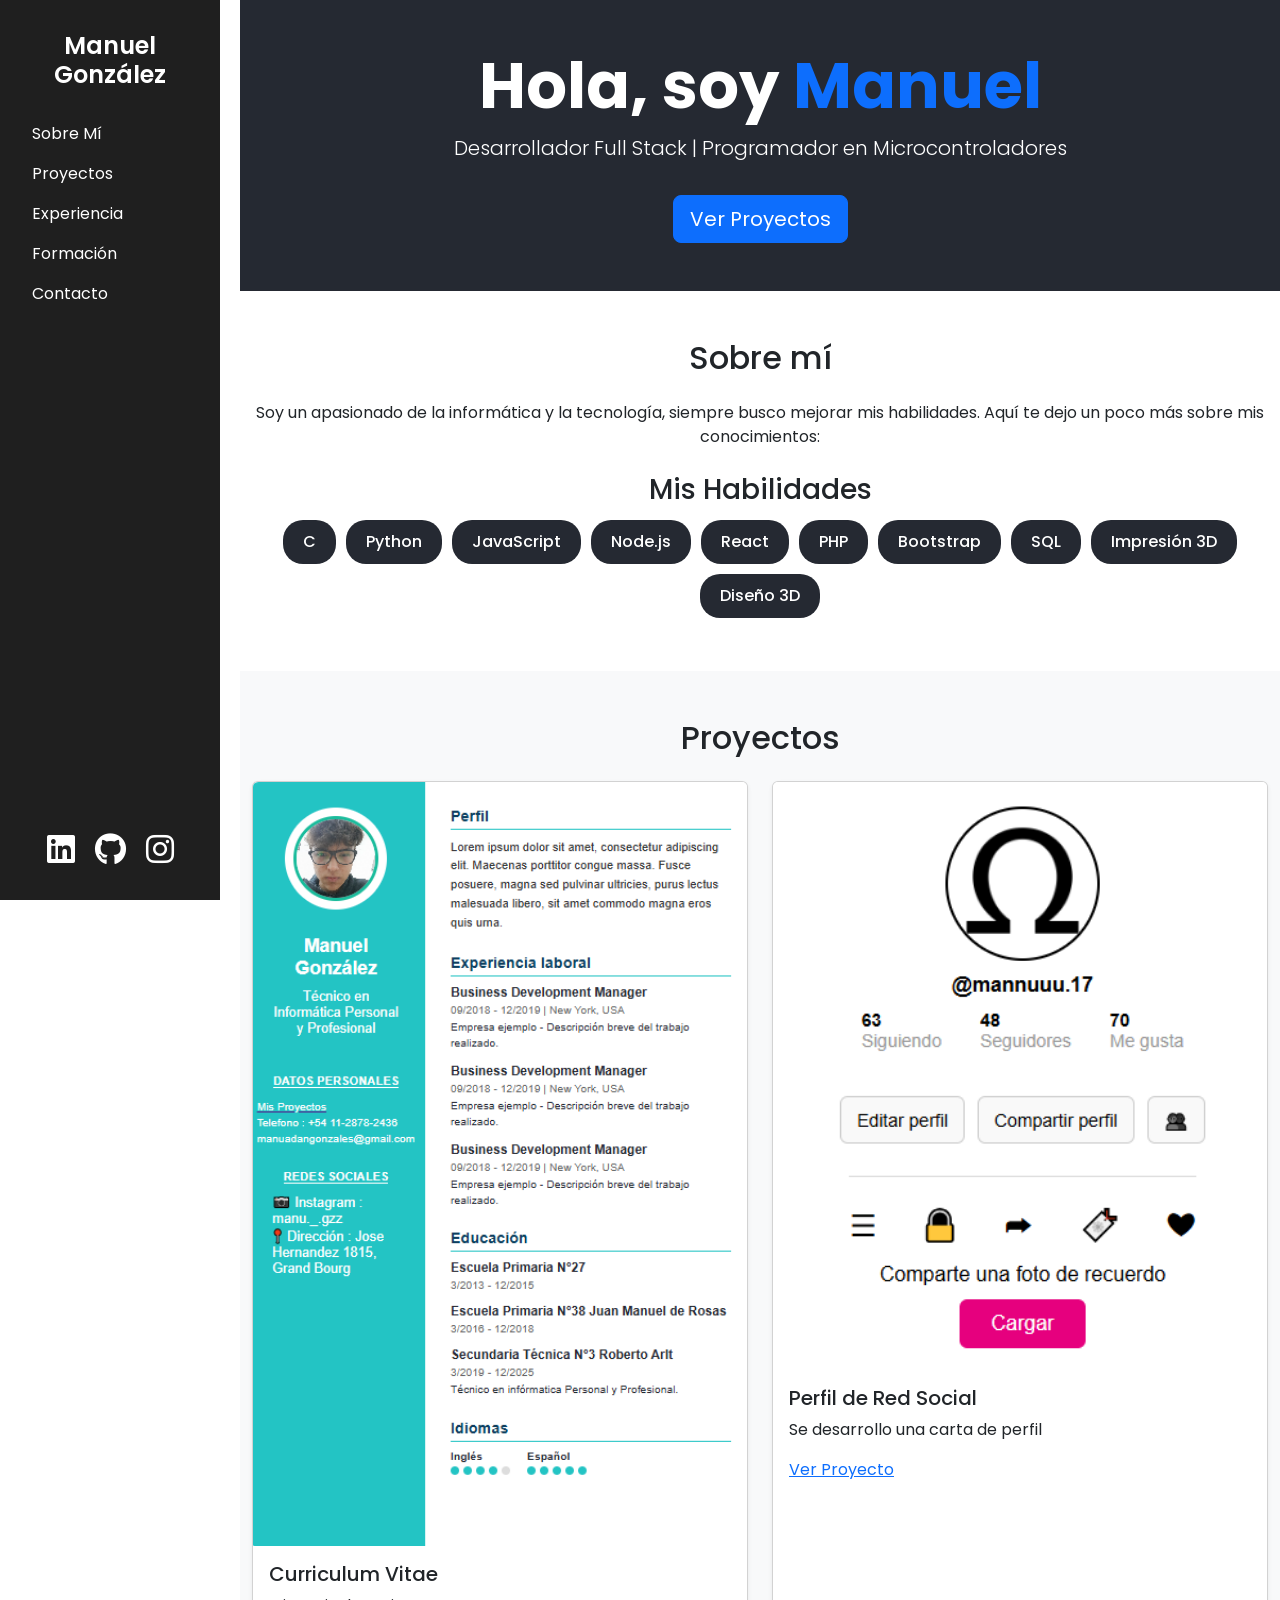
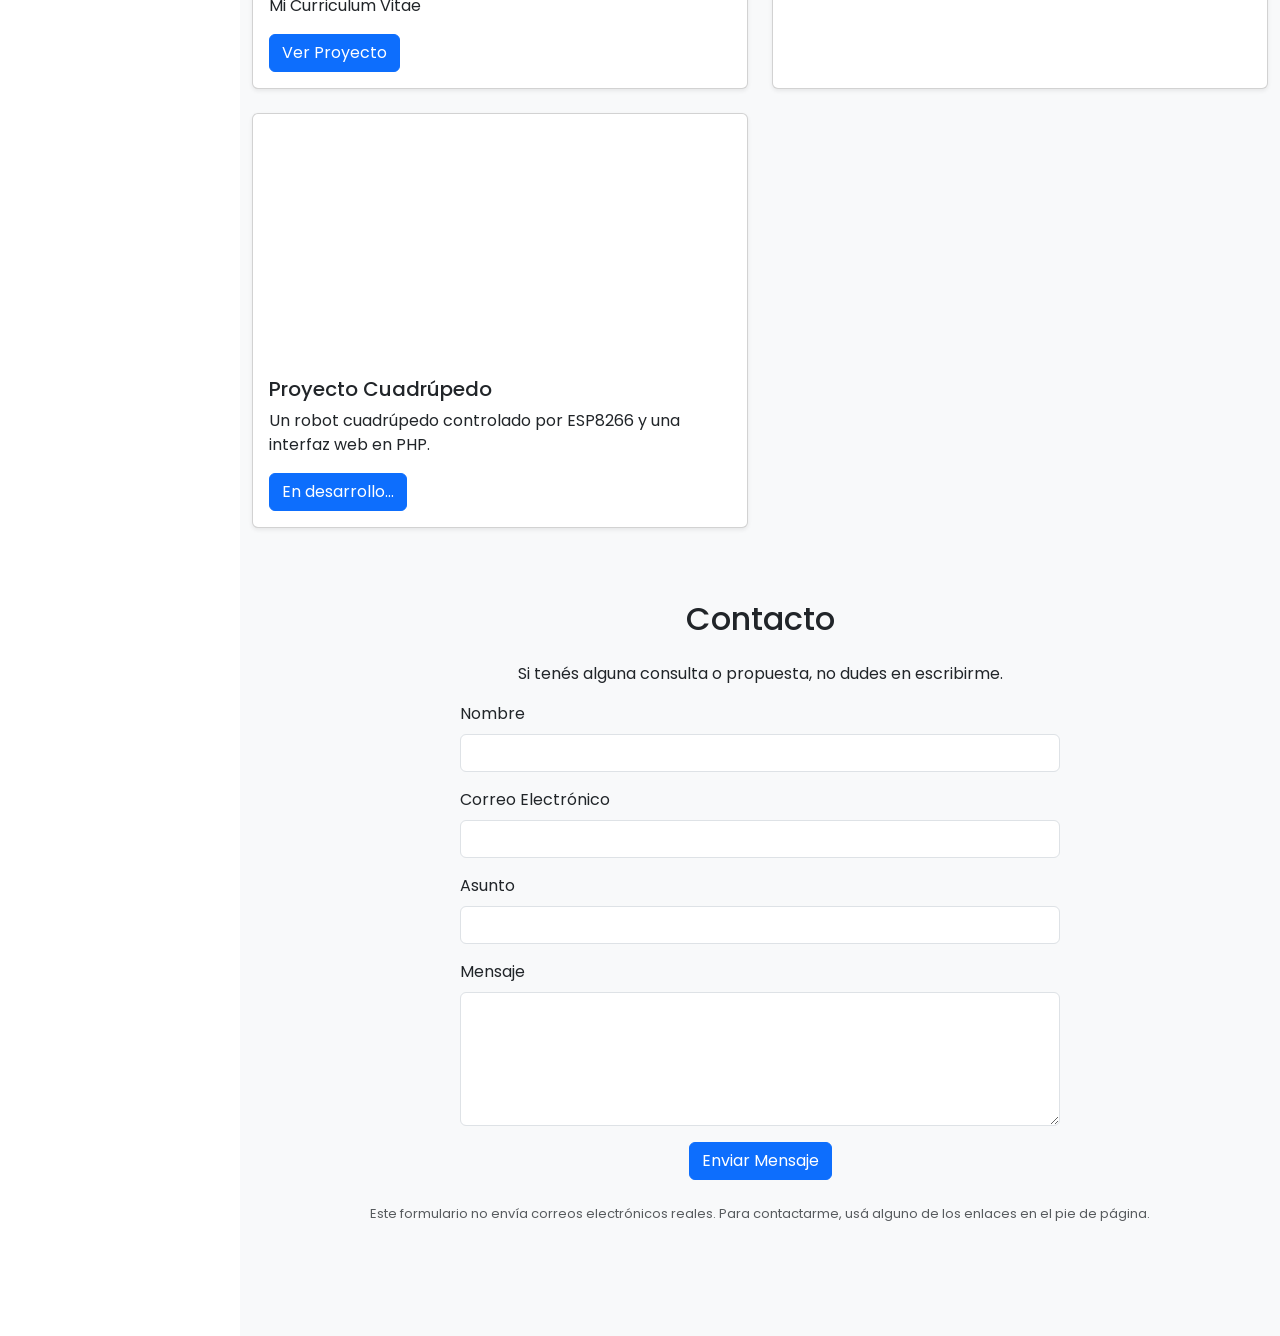
==== commit 1ee4dd54: "dsfs" ====
--- a/TP2/index.html
+++ b/TP2/index.html
@@ -74,7 +74,7 @@
                             <div class="card-body">
                                 <h5 class="card-title">Curriculum Vitae</h5>
                                 <p class="card-text">Mi Curriculum Vitae</p>
-                                <a href="https://manu-gonzalez.github.io/manuel-gonzalez/TP0/" class="btn btn-primary">Ver Proyecto</a>
+                                <a href="https://manu-gonzalez.github.io/manuel-gonzalez/TP0/" target="_blank" class="btn btn-primary">Ver Proyecto</a>
                             </div>
                         </div>
                     </div>
@@ -84,7 +84,7 @@
                             <div class="card-body">
                                 <h5 class="card-title">Perfil de Red Social</h5>
                                 <p class="card-text">Se desarrollo una carta de perfil</p>
-                                <a href="https://manu-gonzalez.github.io/manuel-gonzalez/TP1/" class="btn btn-primary">Ver Proyecto</a>
+                                <a href="https://manu-gonzalez.github.io/manuel-gonzalez/TP1/" target="_blank" class="btn-primary">Ver Proyecto</a>
                             </div>
                         </div>
                     </div>
--- a/TP2/css/styles.css
+++ b/TP2/css/styles.css
@@ -17,8 +17,8 @@
 }
 .content {
     margin-left: 240px;
-    padding: 2rem;
 }
+
 .skill-card {
     background-color: #252932;
     color: white;
